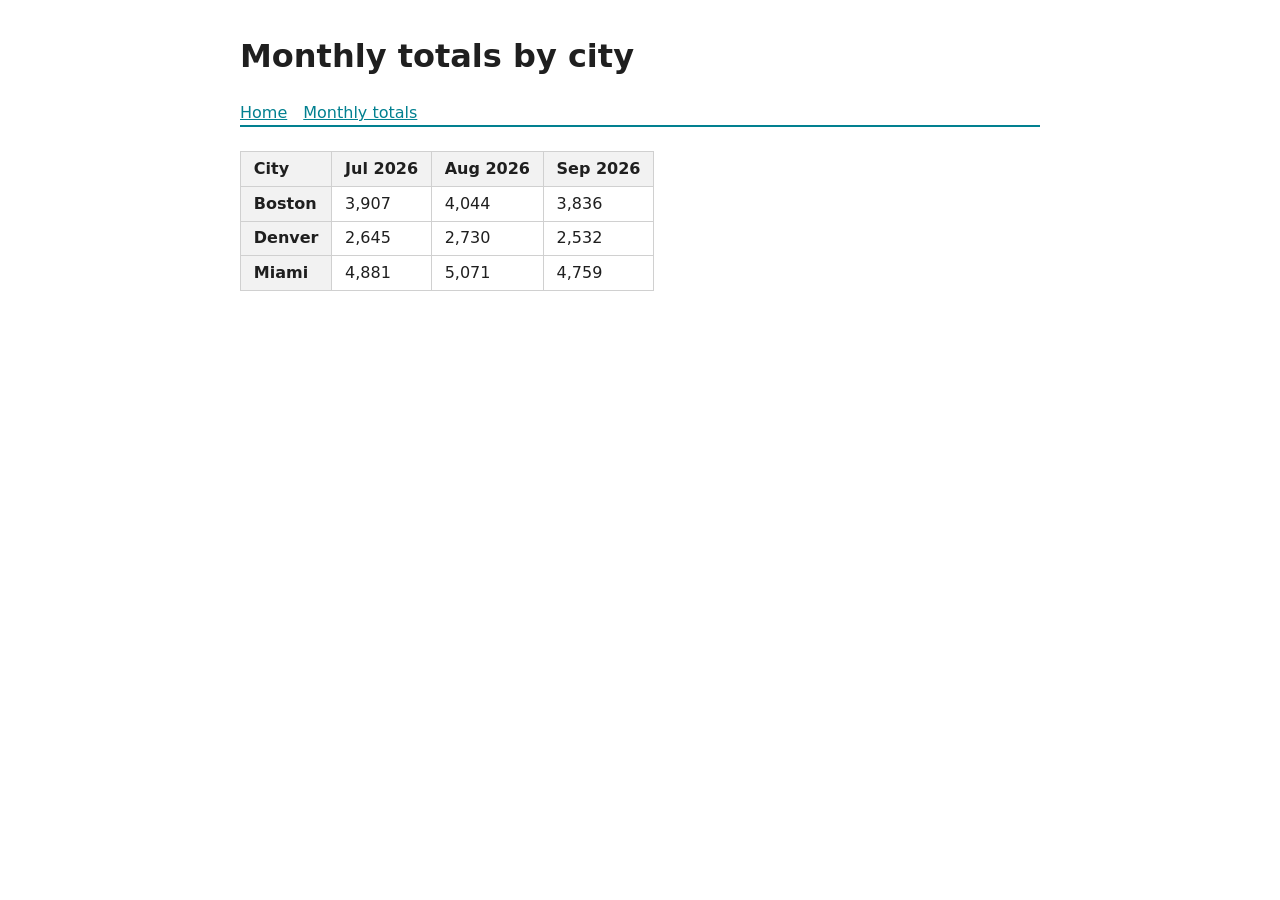
==== site/monthly.html @ 6f8e2676 "Add Monthly totals page with table (#3) monthlyTotals(rows) sums Daily ride counts per City per Mont" ====
<!doctype html>
<html lang="en">
<head>
  <meta charset="utf-8">
  <meta name="viewport" content="width=device-width, initial-scale=1">
  <title>Monthly totals by city</title>
  <link rel="stylesheet" href="./style.css">
</head>
<body>
  <header>
    <h1>Monthly totals by city</h1>
    <nav><a href="./index.html">Home</a><a href="./monthly.html" aria-current="page">Monthly totals</a></nav>
  </header>
  <main>
    <p id="status" aria-live="polite">Loading data&hellip;</p>
    <section id="monthly" hidden>
      <table id="monthly-table">
        <thead><tr><th>City</th></tr></thead>
        <tbody></tbody>
      </table>
    </section>
  </main>
  <script type="module">
    import { parseCsv } from "./src/csv.js";
    import { monthlyTotals } from "./src/monthly.js";

    const status = document.getElementById("status");
    let rows;
    try {
      const response = await fetch("./data/rides.csv");
      if (!response.ok) throw new Error(response.statusText);
      rows = parseCsv(await response.text());
    } catch {
      status.textContent = "Could not load ride data";
    }

    if (rows && rows.length === 0) {
      status.textContent = "No ride data";
    } else if (rows) {
      const { months, series } = monthlyTotals(rows);
      status.hidden = true;

      const headRow = document.querySelector("#monthly-table thead tr");
      for (const { label } of months) {
        const th = document.createElement("th");
        th.textContent = label;
        headRow.appendChild(th);
      }

      const tbody = document.querySelector("#monthly-table tbody");
      for (const { city, totals } of series) {
        const tr = document.createElement("tr");
        const th = document.createElement("th");
        th.scope = "row";
        th.textContent = city;
        tr.appendChild(th);
        for (const total of totals) {
          const td = document.createElement("td");
          td.textContent = total === null ? "" : total.toLocaleString();
          tr.appendChild(td);
        }
        tbody.appendChild(tr);
      }
      document.getElementById("monthly").hidden = false;
    }
  </script>
</body>
</html>
---- site/style.css ----
:root { font-family: system-ui, sans-serif; color: #1f1f1f; background: #ffffff; }
body { max-width: 50rem; margin: 2rem auto; padding: 0 1rem; line-height: 1.5; }
header { border-bottom: 2px solid #028090; margin-bottom: 1.5rem; }
nav a { color: #028090; margin-right: 1rem; }
table { border-collapse: collapse; margin: 1rem 0; }
th, td { border: 1px solid #d0d0d0; padding: 0.3rem 0.8rem; text-align: left; }
th { background: #f2f2f2; }
.bars { display: flex; flex-direction: column; gap: 0.4rem; margin: 1rem 0; }
.bar { background: #028090; color: #ffffff; padding: 0.3rem 0.6rem; border-radius: 3px; white-space: nowrap; min-width: 6rem; }
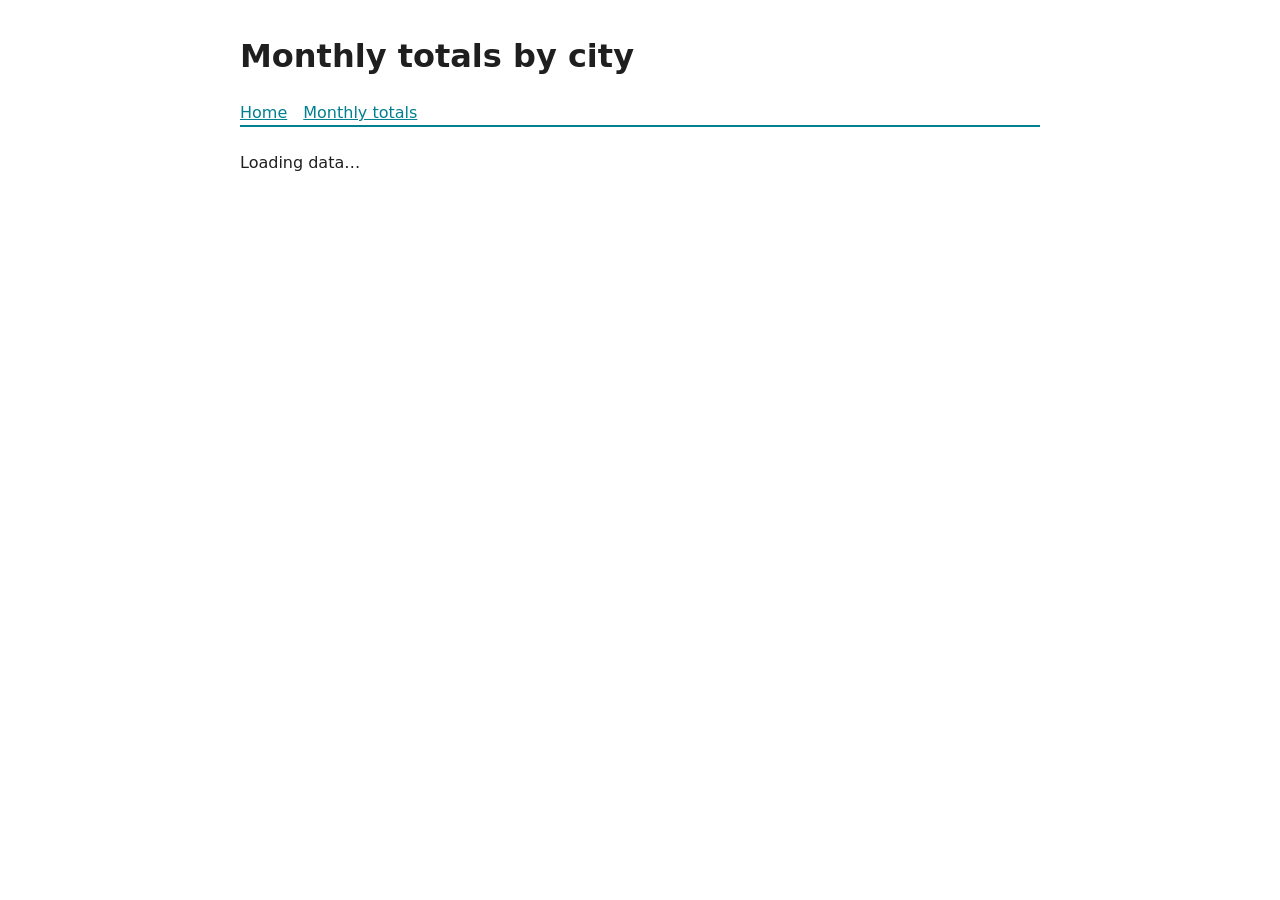
==== commit df8d0898: "Draw Monthly totals line chart above the table (#4) Co-Authored-By: Claude Opus 5.5 <noreply@anthrop" ====
--- a/site/monthly.html
+++ b/site/monthly.html
@@ -14,6 +14,8 @@
   <main>
     <p id="status" aria-live="polite">Loading data&hellip;</p>
     <section id="monthly" hidden>
+      <svg id="monthly-chart" class="line-chart" viewBox="0 0 600 300" role="img"
+           aria-label="Line chart of Monthly totals for each city by month"></svg>
       <table id="monthly-table">
         <thead><tr><th>City</th></tr></thead>
         <tbody></tbody>
@@ -22,7 +24,7 @@
   </main>
   <script type="module">
     import { parseCsv } from "./src/csv.js";
-    import { monthlyTotals } from "./src/monthly.js";
+    import { monthlyTotals, lineChartLayout } from "./src/monthly.js";
 
     const status = document.getElementById("status");
     let rows;
@@ -37,8 +39,39 @@
     if (rows && rows.length === 0) {
       status.textContent = "No ride data";
     } else if (rows) {
-      const { months, series } = monthlyTotals(rows);
+      const monthly = monthlyTotals(rows);
+      const { months, series } = monthly;
       status.hidden = true;
+
+      const chart = document.getElementById("monthly-chart");
+      const { plot, yTicks, xTicks, series: lines } = lineChartLayout(monthly, { width: 600, height: 300 });
+      const svg = (name, attrs, text) => {
+        const el = document.createElementNS("http://www.w3.org/2000/svg", name);
+        for (const [key, value] of Object.entries(attrs)) el.setAttribute(key, value);
+        if (text !== undefined) el.textContent = text;
+        return el;
+      };
+      for (const { value, y } of yTicks) {
+        chart.append(
+          svg("line", { class: "grid", x1: plot.left, x2: plot.right, y1: y, y2: y }),
+          svg("text", { class: "y-tick", x: plot.left - 8, y }, value.toLocaleString("en-US")),
+        );
+      }
+      for (const { label, x } of xTicks) {
+        chart.append(svg("text", { class: "x-tick", x, y: plot.bottom + 22 }, label));
+      }
+      const middleY = (plot.top + plot.bottom) / 2;
+      chart.append(svg("text", { class: "axis-title", transform: `translate(14 ${middleY}) rotate(-90)` }, "Rides"));
+      for (const { points, segments } of lines) {
+        for (const segment of segments) {
+          chart.append(svg("polyline", { class: "line", points: segment.map((p) => `${p.x},${p.y}`).join(" ") }));
+        }
+        for (const { x, y, label } of points) {
+          const marker = svg("circle", { class: "marker", cx: x, cy: y, r: 4 });
+          marker.append(svg("title", {}, label));
+          chart.append(marker);
+        }
+      }
 
       const headRow = document.querySelector("#monthly-table thead tr");
       for (const { label } of months) {
@@ -56,7 +89,7 @@
         tr.appendChild(th);
         for (const total of totals) {
           const td = document.createElement("td");
-          td.textContent = total === null ? "" : total.toLocaleString();
+          td.textContent = total === null ? "" : total.toLocaleString("en-US");
           tr.appendChild(td);
         }
         tbody.appendChild(tr);
--- a/site/style.css
+++ b/site/style.css
@@ -7,3 +7,10 @@
 th { background: #f2f2f2; }
 .bars { display: flex; flex-direction: column; gap: 0.4rem; margin: 1rem 0; }
 .bar { background: #028090; color: #ffffff; padding: 0.3rem 0.6rem; border-radius: 3px; white-space: nowrap; min-width: 6rem; }
+.line-chart { width: 100%; height: auto; display: block; margin: 1rem 0; font-size: 12px; }
+.line-chart .grid { stroke: #e4e4e4; }
+.line-chart .y-tick { text-anchor: end; dominant-baseline: middle; fill: #555555; }
+.line-chart .x-tick { text-anchor: middle; fill: #555555; }
+.line-chart .axis-title { text-anchor: middle; fill: #555555; }
+.line-chart .line { fill: none; stroke: #028090; stroke-width: 2; }
+.line-chart .marker { fill: #028090; stroke: #ffffff; stroke-width: 1.5; }
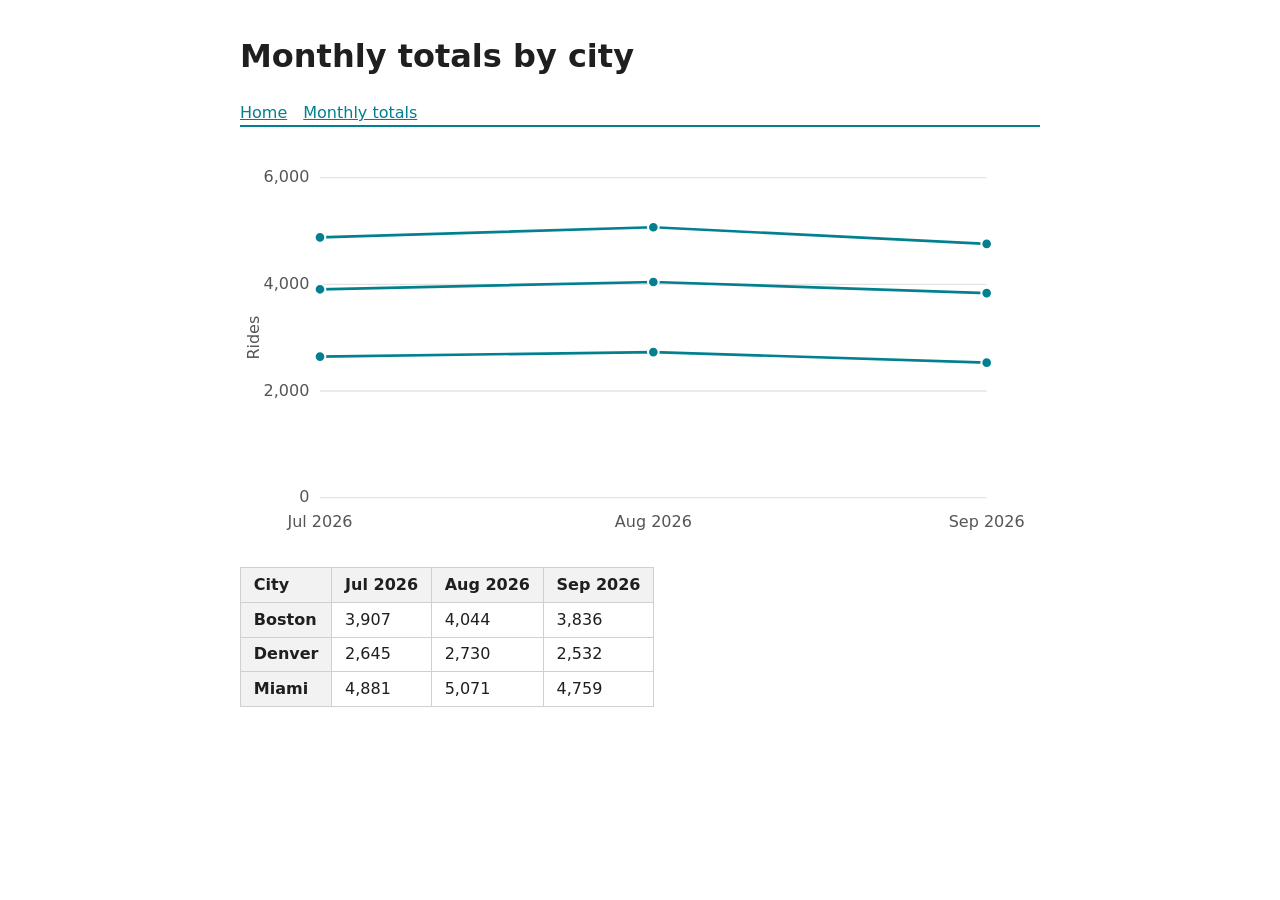
==== commit 2c62b66a: "Tidy lineChartLayout after review (#4) Name the axis maximum and known totals plainly, compute the l" ====
--- a/site/monthly.html
+++ b/site/monthly.html
@@ -14,7 +14,7 @@
   <main>
     <p id="status" aria-live="polite">Loading data&hellip;</p>
     <section id="monthly" hidden>
-      <svg id="monthly-chart" class="line-chart" viewBox="0 0 600 300" role="img"
+      <svg id="monthly-chart" class="line-chart" role="img"
            aria-label="Line chart of Monthly totals for each city by month"></svg>
       <table id="monthly-table">
         <thead><tr><th>City</th></tr></thead>
@@ -24,7 +24,7 @@
   </main>
   <script type="module">
     import { parseCsv } from "./src/csv.js";
-    import { monthlyTotals, lineChartLayout } from "./src/monthly.js";
+    import { monthlyTotals, lineChartLayout, CHART_SIZE } from "./src/monthly.js";
 
     const status = document.getElementById("status");
     let rows;
@@ -44,7 +44,8 @@
       status.hidden = true;
 
       const chart = document.getElementById("monthly-chart");
-      const { plot, yTicks, xTicks, series: lines } = lineChartLayout(monthly, { width: 600, height: 300 });
+      chart.setAttribute("viewBox", `0 0 ${CHART_SIZE.width} ${CHART_SIZE.height}`);
+      const { plot, yTicks, xTicks, series: lines } = lineChartLayout(monthly, CHART_SIZE);
       const svg = (name, attrs, text) => {
         const el = document.createElementNS("http://www.w3.org/2000/svg", name);
         for (const [key, value] of Object.entries(attrs)) el.setAttribute(key, value);
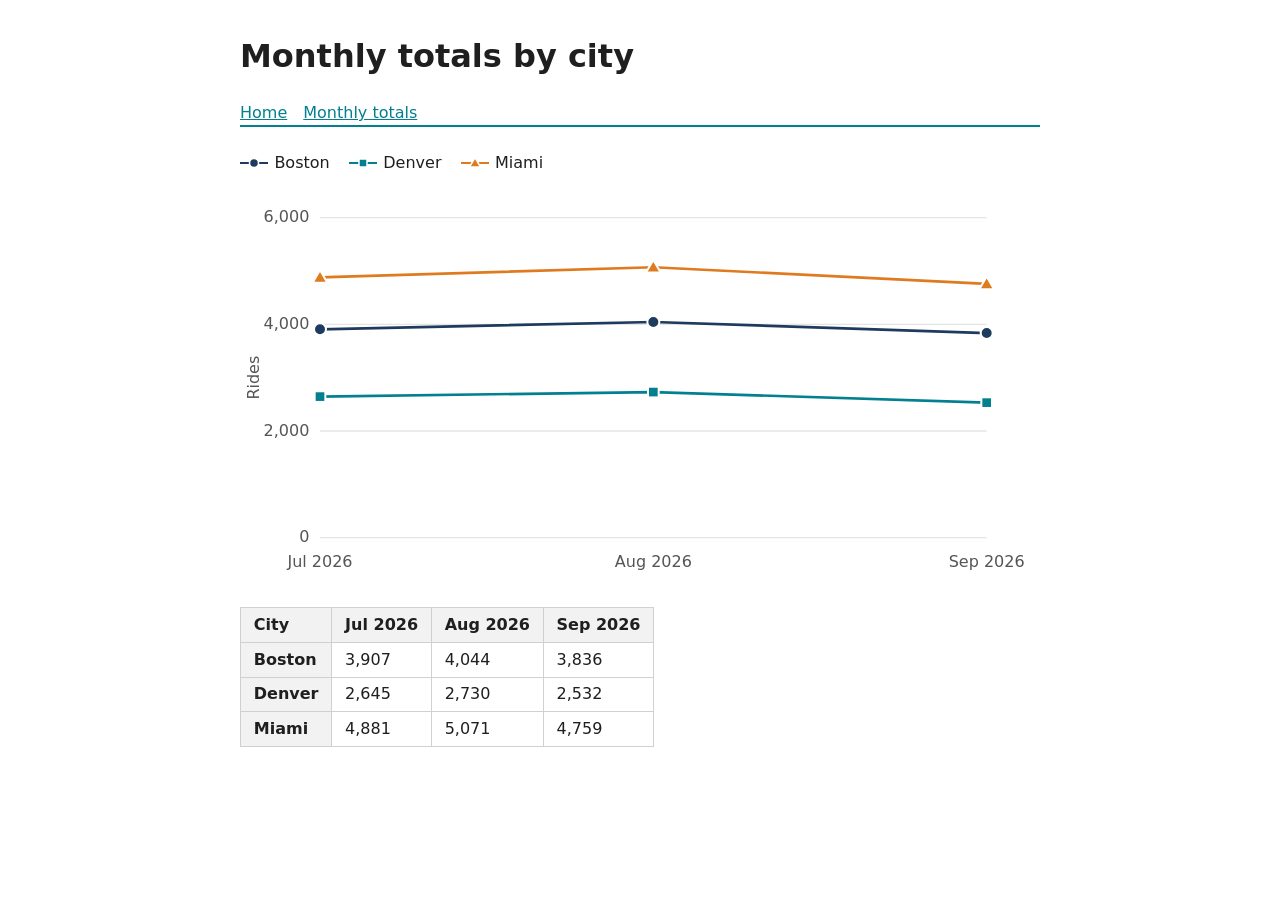
==== commit 1a1c8c6f: "Tell Cities apart with colors, marker shapes and a legend (#5) Each series index gets a fixed color " ====
--- a/site/monthly.html
+++ b/site/monthly.html
@@ -14,6 +14,7 @@
   <main>
     <p id="status" aria-live="polite">Loading data&hellip;</p>
     <section id="monthly" hidden>
+      <ul id="monthly-legend" class="legend" aria-label="Legend"></ul>
       <svg id="monthly-chart" class="line-chart" role="img"
            aria-label="Line chart of Monthly totals for each city by month"></svg>
       <table id="monthly-table">
@@ -63,16 +64,34 @@
       }
       const middleY = (plot.top + plot.bottom) / 2;
       chart.append(svg("text", { class: "axis-title", transform: `translate(14 ${middleY}) rotate(-90)` }, "Rides"));
-      for (const { points, segments } of lines) {
+      // Each series index gets a fixed color (CSS .series-N) and marker shape, so Cities differ without color.
+      const SHAPES = ["circle", "square", "triangle"];
+      const marker = (shape, x, y) => {
+        if (shape === "circle") return svg("circle", { class: "marker", cx: x, cy: y, r: 4.5 });
+        if (shape === "square") return svg("rect", { class: "marker", x: x - 4, y: y - 4, width: 8, height: 8 });
+        return svg("polygon", { class: "marker", points: `${x},${y - 5.5} ${x + 5.5},${y + 4} ${x - 5.5},${y + 4}` });
+      };
+      const legend = document.getElementById("monthly-legend");
+      lines.forEach(({ city, points, segments }, i) => {
+        const style = `series series-${i % SHAPES.length}`;
+        const shape = SHAPES[i % SHAPES.length];
+        const group = svg("g", { class: style });
         for (const segment of segments) {
-          chart.append(svg("polyline", { class: "line", points: segment.map((p) => `${p.x},${p.y}`).join(" ") }));
+          group.append(svg("polyline", { class: "line", points: segment.map((p) => `${p.x},${p.y}`).join(" ") }));
         }
         for (const { x, y, label } of points) {
-          const marker = svg("circle", { class: "marker", cx: x, cy: y, r: 4 });
-          marker.append(svg("title", {}, label));
-          chart.append(marker);
+          const point = marker(shape, x, y);
+          point.append(svg("title", {}, label));
+          group.append(point);
         }
-      }
+        chart.append(group);
+
+        const key = svg("svg", { class: style, viewBox: "0 0 28 12", width: 28, height: 12, "aria-hidden": "true" });
+        key.append(svg("line", { class: "line", x1: 0, x2: 28, y1: 6, y2: 6 }), marker(shape, 14, 6));
+        const item = document.createElement("li");
+        item.append(key, city);
+        legend.append(item);
+      });
 
       const headRow = document.querySelector("#monthly-table thead tr");
       for (const { label } of months) {
--- a/site/style.css
+++ b/site/style.css
@@ -12,5 +12,11 @@
 .line-chart .y-tick { text-anchor: end; dominant-baseline: middle; fill: #555555; }
 .line-chart .x-tick { text-anchor: middle; fill: #555555; }
 .line-chart .axis-title { text-anchor: middle; fill: #555555; }
-.line-chart .line { fill: none; stroke: #028090; stroke-width: 2; }
-.line-chart .marker { fill: #028090; stroke: #ffffff; stroke-width: 1.5; }
+/* Series colors differ in lightness too, so they stay apart in greyscale; shapes do the rest. */
+.series-0 { --series-color: #1f3a5f; }
+.series-1 { --series-color: #028090; }
+.series-2 { --series-color: #e07a1f; }
+.series .line { fill: none; stroke: var(--series-color); stroke-width: 2; }
+.series .marker { fill: var(--series-color); stroke: #ffffff; stroke-width: 1.5; }
+.legend { list-style: none; padding: 0; margin: 1rem 0 0; display: flex; flex-wrap: wrap; gap: 0.4rem 1.2rem; }
+.legend li { display: flex; align-items: center; gap: 0.4rem; }
